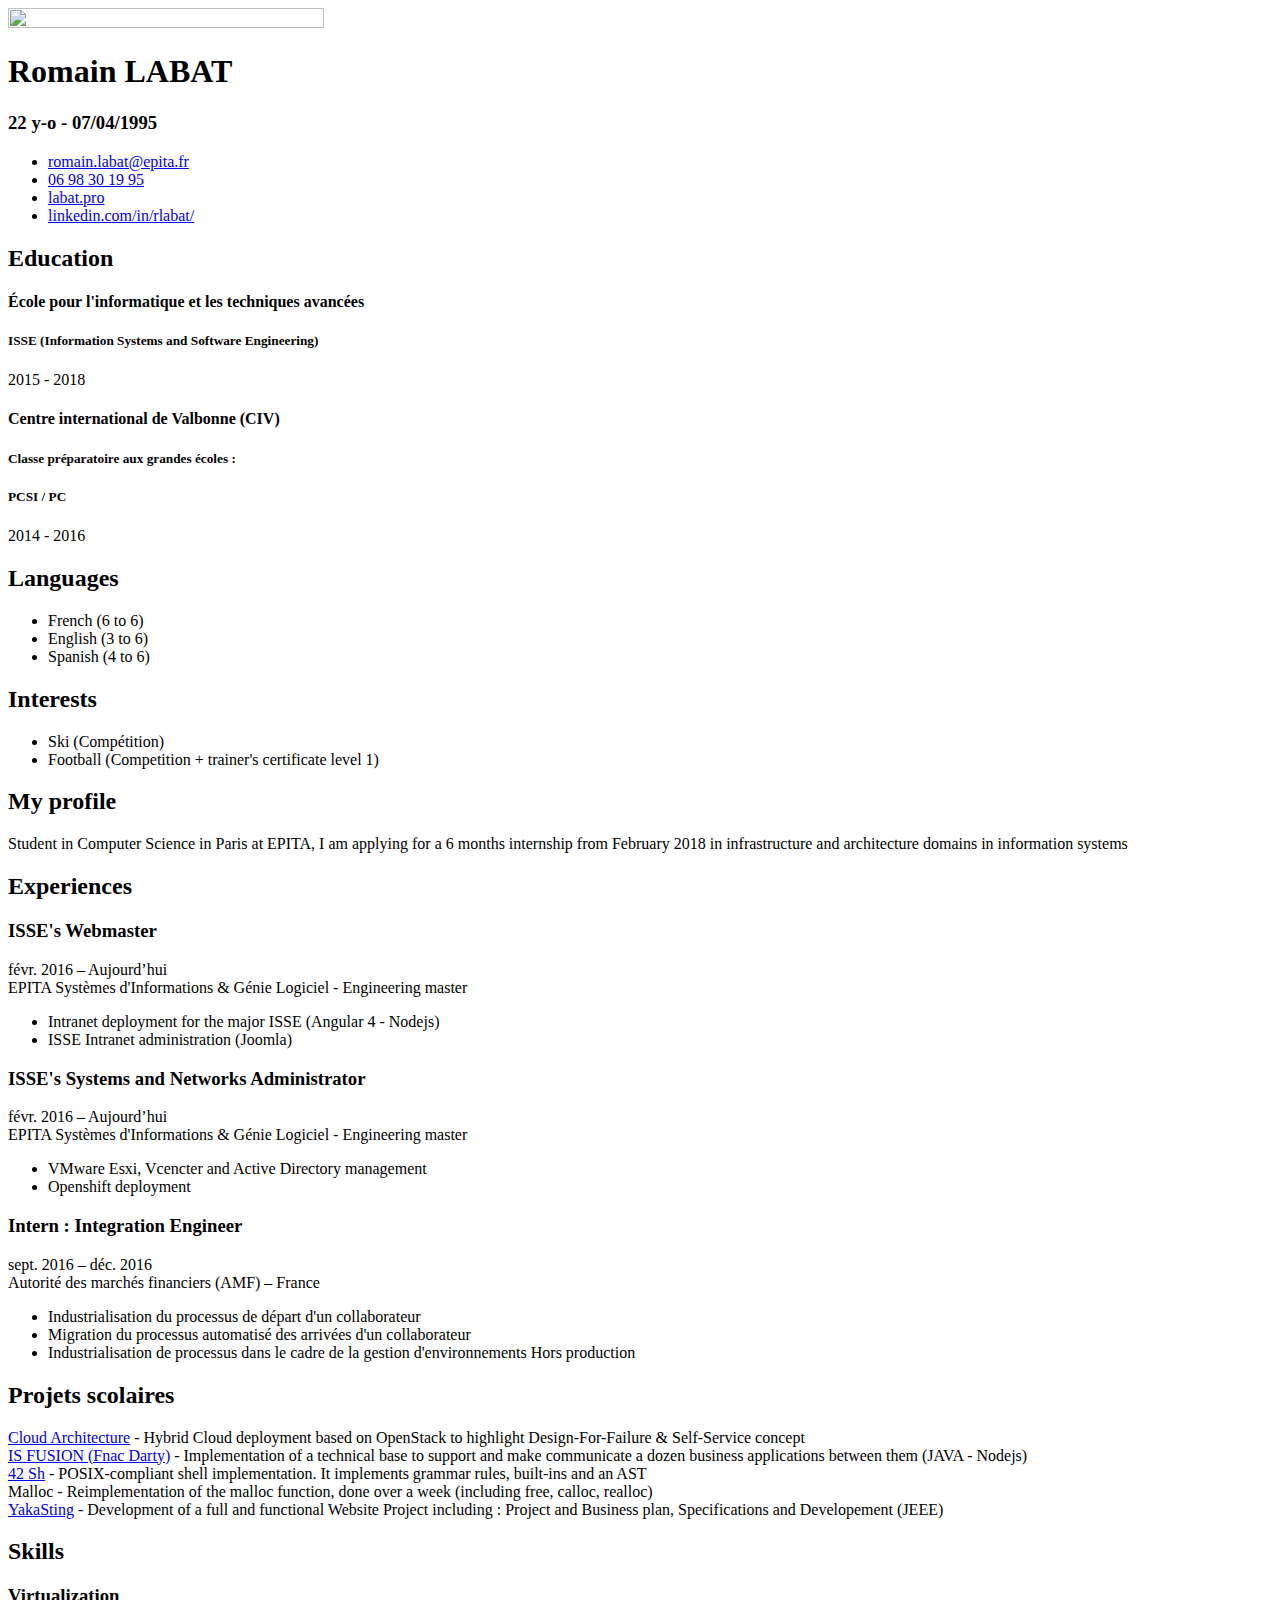
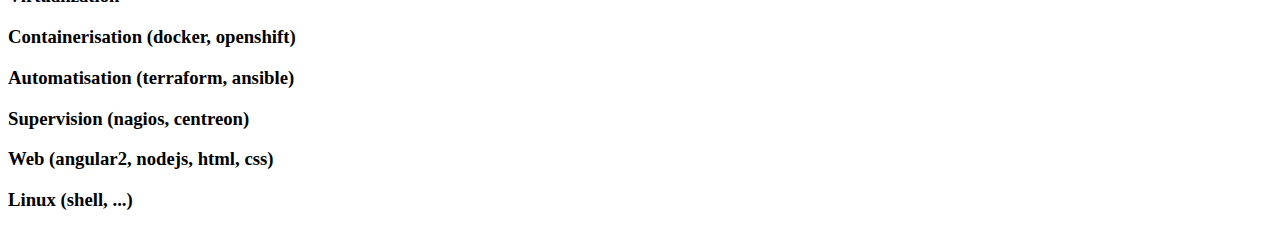
==== en/index.html @ fe25a55d "add english trad" ====
<!DOCTYPE html>
<!--[if IE 8]> <html lang="en" class="ie8"> <![endif]-->  
<!--[if IE 9]> <html lang="en" class="ie9"> <![endif]-->  
<!--[if !IE]><!--> <html lang="en"> <!--<![endif]-->  
<head>
    <title>Romain LABAT</title>
    <!-- Meta -->
    <meta charset="utf-8">
    <meta http-equiv="X-UA-Compatible" content="IE=edge">
    <meta name="viewport" content="width=device-width, initial-scale=1.0">
    <meta name="description" content="Responsive HTML5 Resume/CV Template for Developers">
    <meta name="author" content="Xiaoying Riley at 3rd Wave Media">    
    <link rel="shortcut icon" href="../favicon.ico">
    <link href='https://fonts.googleapis.com/css?family=Roboto:400,500,400italic,300italic,300,500italic,700,700italic,900,900italic' rel='stylesheet' type='text/css'>
    <!-- Global CSS -->
    <link rel="stylesheet" href="../assets/plugins/bootstrap/css/bootstrap.min.css">
    <!-- Plugins CSS -->
    <link rel="stylesheet" href="../assets/plugins/font-awesome/css/font-awesome.css">
    
    <!-- Theme CSS -->  
    <link id="theme-style" rel="stylesheet" href="../assets/css/styles-6.css">
    <!-- HTML5 shim and Respond.js for IE8 support of HTML5 elements and media queries -->
    <!--[if lt IE 9]>
      <script src="https://oss.maxcdn.com/html5shiv/3.7.2/html5shiv.min.js"></script>
      <script src="https://oss.maxcdn.com/respond/1.4.2/respond.min.js"></script>
    <![endif]-->
</head> 

<body>
    <div class="wrapper">
        <div class="sidebar-wrapper">
            <div class="profile-container">
                <img class="profile" width="50%" height="50%" src="../assets/images/profile.png" alt="" />
                <h1 class="name">Romain LABAT</h1>
                <h3 class="tagline">22 y-o - 07/04/1995</h3>
            </div><!--//profile-container-->
            
            <div class="contact-container container-block">
                <ul class="list-unstyled contact-list">
                    <li class="email"><i class="fa fa-envelope"></i><a href="mailto: romain.labat@epita.fr">romain.labat@epita.fr</a></li>
                    <li class="phone"><i class="fa fa-phone"></i><a href="tel:0698301995">06 98 30 19 95</a></li>
                    <li class="website"><i class="fa fa-globe"></i><a href="http://labat.pro" target="_blank">labat.pro</a></li>
                    <li class="linkedin"><i class="fa fa-linkedin"></i><a href="https://www.linkedin.com/in/rlabat/" target="_blank">linkedin.com/in/rlabat/</a></li>
                   <!-- <li class="github"><i class="fa fa-github"></i><a href="#" target="_blank">github.com/username</a></li>
                    <li class="twitter"><i class="fa fa-twitter"></i><a href="https://twitter.com/3rdwave_themes" target="_blank">@twittername</a></li>-->
                </ul>
            </div><!--//contact-container-->
            <div class="education-container container-block">
                <h2 class="container-block-title">Education</h2>
                <div class="item">
                    <h4 class="degree">École pour l'informatique et les techniques avancées</h4>
                    <h5 class="meta">ISSE (Information Systems and Software Engineering)</h5>
                    <div class="time">2015 - 2018</div>
                </div><!--//item-->
                <div class="item">
                    <h4 class="degree">Centre international de Valbonne (CIV)</h4>
                    <h5 class="meta">Classe préparatoire aux grandes écoles :<br/></h5>
                    <h5 class="meta">PCSI / PC</h5>
                    <div class="time">2014 - 2016</div>
                </div><!--//item-->
            </div><!--//education-container-->
            
            <div class="languages-container container-block">
                <h2 class="container-block-title">Languages</h2>
                <ul class="list-unstyled interests-list">
                    <li>French <span class="lang-desc">(6 to 6)</span></li>
                    <li>English  <span class="lang-desc">(3 to 6)</span></li>
                    <li>Spanish <span class="lang-desc">(4 to 6)</span></li>
                </ul>
            </div><!--//interests-->
            
            <div class="interests-container container-block">
                <h2 class="container-block-title">Interests</h2>
                <ul class="list-unstyled interests-list">
                    <li>Ski (Compétition)</li>
                    <li>Football (Competition +  trainer's certificate level 1)</li>
                </ul>
            </div><!--//interests-->
            
        </div><!--//sidebar-wrapper-->
        
        <div class="main-wrapper">
            
            <section class="section summary-section">
                <h2 class="section-title"><i class="fa fa-user"></i>My profile</h2>
                <div class="summary">
                    <p> Student in Computer Science in Paris at EPITA, I am applying for a 6 months internship from February 2018 in infrastructure and architecture domains in information systems</p>
                </div><!--//summary-->
            </section><!--//section-->
            
            <section class="section experiences-section">
                <h2 class="section-title"><i class="fa fa-briefcase"></i>Experiences</h2>
                
                <div class="item">
                    <div class="meta">
                        <div class="upper-row">
                            <h3 class="job-title">ISSE's Webmaster </h3>
                            <div class="time">févr. 2016 – Aujourd’hui  </div>
                        </div><!--//upper-row-->
                        <div class="company">EPITA Systèmes d'Informations & Génie Logiciel - Engineering master</div>
                    </div><!--//meta-->
                    <div class="details">
                        <ul>
                                <li>Intranet deployment for the major ISSE (Angular 4 - Nodejs)</li>  
                                <li>ISSE Intranet administration (Joomla)</li>
                              <!--  <li>Intégration continue : Jenkins, docker</li>-->
                        </ul>
                        
                    </div><!--//details-->
                </div><!--//item-->
                
                <div class="item">
                    <div class="meta">
                        <div class="upper-row">
                            <h3 class="job-title"> ISSE's Systems and Networks Administrator</h3>
                            <div class="time">févr. 2016 – Aujourd’hui  </div>
                        </div><!--//upper-row-->
                        <div class="company">EPITA Systèmes d'Informations & Génie Logiciel - Engineering master</div>
                    </div><!--//meta-->
                    <div class="details">
                        <ul>
                                <li>VMware Esxi, Vcencter and Active Directory management </li>
                                <li>Openshift deployment</li>
                               <!-- <li>Automatisation avec Ansible et Jenkins</li>-->
			</ul>
                        
                    </div><!--//details-->
                </div><!--//item-->
                
                <div class="item">
                    <div class="meta">
                        <div class="upper-row">
                            <h3 class="job-title">Intern : Integration Engineer</h3>
                            <div class="time">sept. 2016 – déc. 2016</div>
                        </div><!--//upper-row-->
                        <div class="company">Autorité des marchés financiers (AMF) – France</div>
                    </div><!--//meta-->
                    <div class="details">
                        <ul>
                                <li>Industrialisation du processus de départ d'un collaborateur</li>
                                <li>Migration du processus automatisé des arrivées d'un collaborateur</li>
                                <li>Industrialisation de processus dans le cadre de la gestion d'environnements Hors production</li>
                        </ul>
                        
                    </div><!--//details-->
                </div><!--//item-->
                
            </section><!--//section-->
            
            <section class="section projects-section">
                <h2 class="section-title"><i class="fa fa-archive"></i>Projets scolaires</h2>
                <div class="intro">
                   <!-- <p>Voici une selection de projets réalisés durant mon cursus :</p>-->
                </div><!--//intro-->
                
                
               
                <div class="item">
                    <span class="project-title"><a href="#" target="_blank">Cloud Architecture</a></span> - <span class="project-tagline">Hybrid Cloud deployment based on OpenStack to highlight Design-For-Failure & Self-Service concept </span>
                </div><!--//item-->
                <div class="item">
                    <span class="project-title"><a href="#" target="_blank">IS FUSION (Fnac Darty)</a></span> - <span class="project-tagline">Implementation of a technical base to support and make communicate a dozen business applications between them (JAVA - Nodejs)</span>
                </div><!--//item-->
                <div class="item">
                    <span class="project-title"><a href="#" target="_blank">42 Sh</a></span> - <span class="project-tagline">POSIX-compliant shell implementation. It
                        implements grammar rules, built-ins and an AST</span>
                </div><!--//item-->
                <div class="item">
                    <span class="project-title"><a>Malloc</a></span> - <span class="project-tagline">Reimplementation of the malloc function, done over a week (including free, calloc, realloc) </span>
                </div><!--//item-->
                <div class="item">
                    <span class="project-title"><a href="#">YakaSting</a></span> - <span class="project-tagline">Development of a full and functional Website Project including : Project and Business plan, Specifications and Developement (JEEE)</span>
                </div><!--//item-->
               

             

            </section><!--//section-->
            
            <section class="skills-section section">
                <h2 class="section-title"><i class="fa fa-rocket"></i>Skills</h2>
                <div class="skillset">        
                    <div class="item">
                        <h3 class="level-title">Virtualization</h3>
                        <div class="level-bar">
                            <div class="level-bar-inner" data-level="80%">
                            </div>                                      
                        </div><!--//level-bar-->                                 
                    </div><!--//item-->
                    
                    <div class="item">
                        <h3 class="level-title">Containerisation (docker, openshift)</h3>
                        <div class="level-bar">
                            <div class="level-bar-inner" data-level="60%">
                            </div>                                      
                        </div><!--//level-bar-->                                 
                    </div><!--//item-->
                    
                    <div class="item">
                        <h3 class="level-title">Automatisation (terraform, ansible)</h3>
                        <div class="level-bar">
                            <div class="level-bar-inner" data-level="65%">
                            </div>                                      
                        </div><!--//level-bar-->                                 
                    </div><!--//item-->
                    
                    <div class="item">
                        <h3 class="level-title">Supervision (nagios, centreon)</h3>
                        <div class="level-bar">
                            <div class="level-bar-inner" data-level="60%">
                            </div>                                      
                        </div><!--//level-bar-->                                 
                    </div><!--//item-->
                    
                    <div class="item">
                        <h3 class="level-title">Web (angular2, nodejs, html, css)</h3>
                        <div class="level-bar">
                            <div class="level-bar-inner" data-level="80%">
                            </div>                                      
                        </div><!--//level-bar-->                                 
                    </div><!--//item-->
                    
                    <div class="item">
                        <h3 class="level-title">Linux (shell, ...)</h3>
                        <div class="level-bar">
                            <div class="level-bar-inner" data-level="90%">
                            </div>                                      
                        </div><!--//level-bar-->                                 
                    </div><!--//item-->
                    
                </div>  
            </section><!--//skills-section-->
            
        </div><!--//main-body-->
    </div>
 
    <footer class="footer">
        <div class="text-center">
                <!--/* This template is released under the Creative Commons Attribution 3.0 License. Please keep the attribution link below when using for your own project. Thank you for your support. :) If you'd like to use the template without the attribution, you can check out other license options via our website: themes.3rdwavemedia.com */-->
               <!-- <small class="copyright">Designed with <i class="fa fa-heart"></i> by <a href="http://themes.3rdwavemedia.com" target="_blank">Xiaoying Riley</a> for developers</small>-->
        </div><!--//container-->
    </footer><!--//footer-->
 
    <!-- Javascript -->          
    <script type="text/javascript" src="../assets/plugins/jquery-1.11.3.min.js"></script>
    <script type="text/javascript" src="../assets/plugins/bootstrap/js/bootstrap.min.js"></script>
    <!-- custom js -->
    <script type="text/javascript" src="../assets/js/main.js"></script>
</body>
</html>
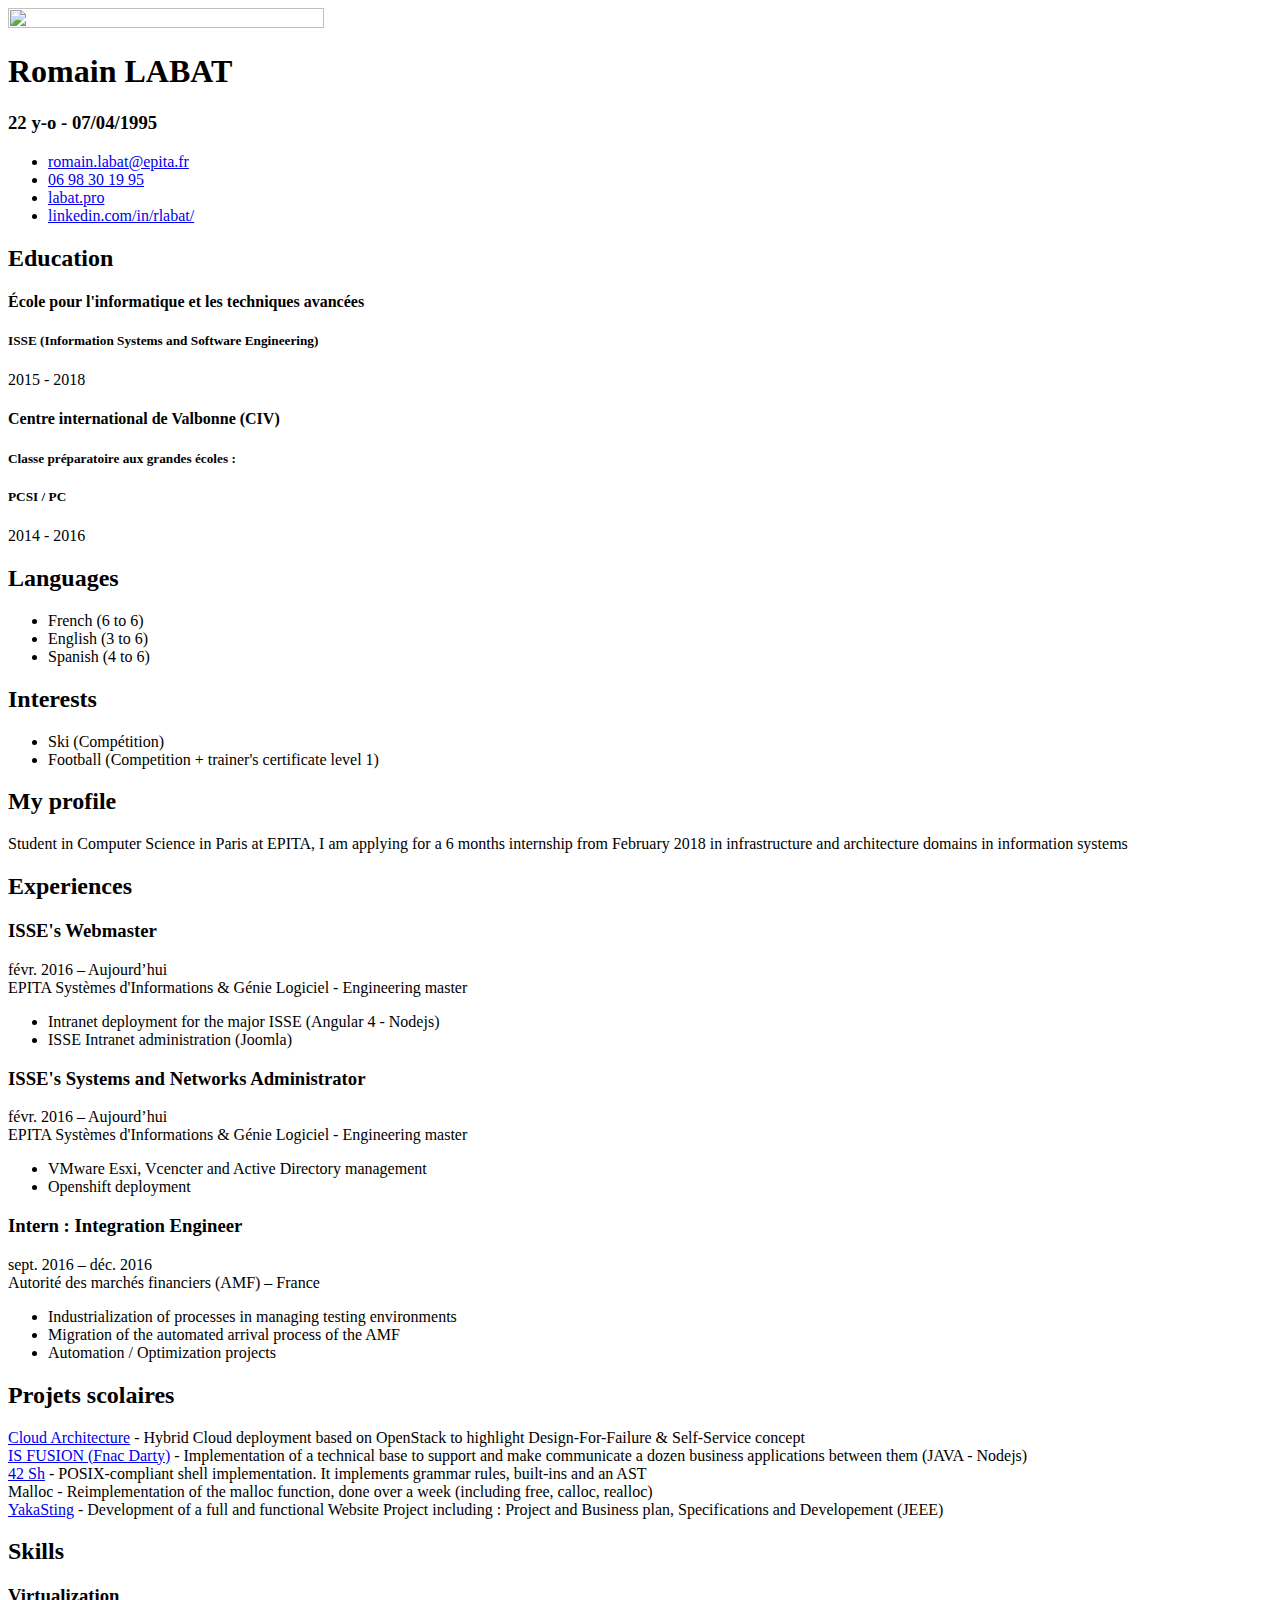
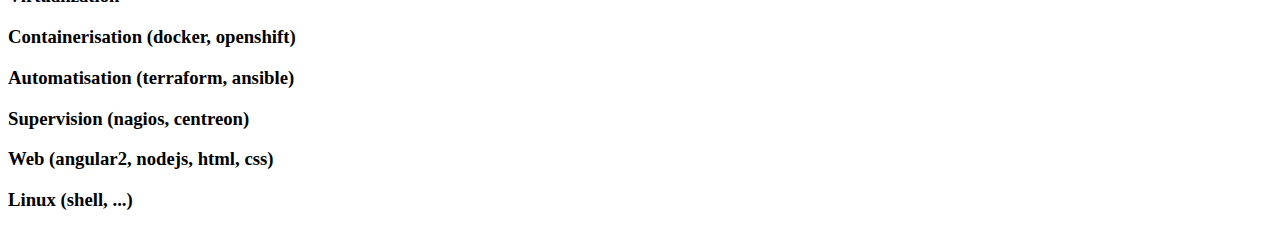
==== commit ffd88a93: "final english version v1" ====
--- a/en/index.html
+++ b/en/index.html
@@ -137,9 +137,10 @@
                     </div><!--//meta-->
                     <div class="details">
                         <ul>
-                                <li>Industrialisation du processus de départ d'un collaborateur</li>
-                                <li>Migration du processus automatisé des arrivées d'un collaborateur</li>
-                                <li>Industrialisation de processus dans le cadre de la gestion d'environnements Hors production</li>
+                                
+                                <li>Industrialization of processes in managing testing environments</li>
+                                <li>Migration of the automated arrival process of the AMF</li>
+                                <li>Automation / Optimization projects</li>
                         </ul>
                         
                     </div><!--//details-->
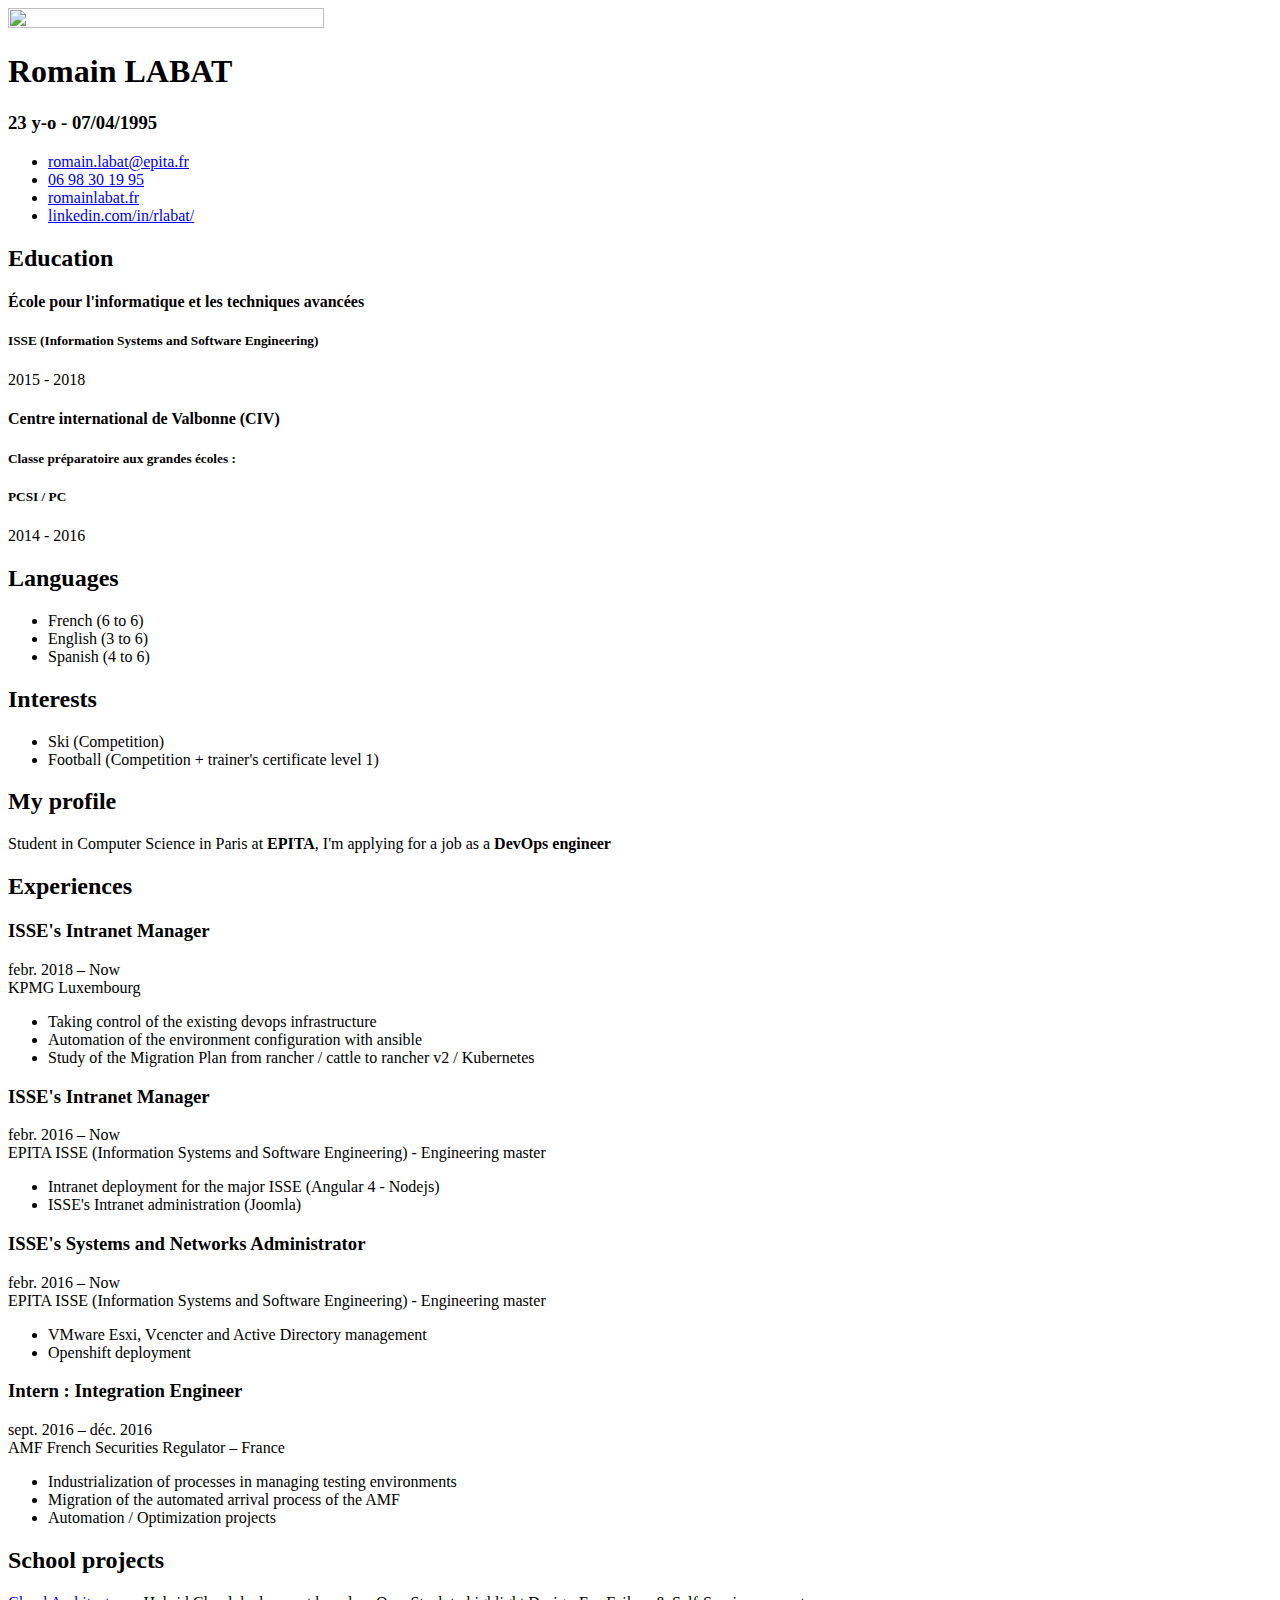
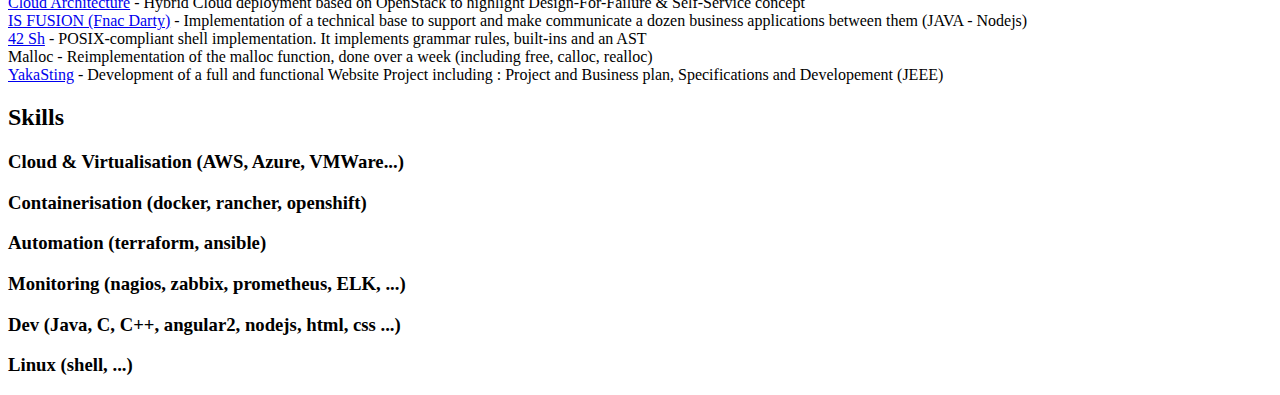
==== commit e329b2d9: "update cv for applying to numbrs" ====
--- a/en/index.html
+++ b/en/index.html
@@ -32,14 +32,14 @@
             <div class="profile-container">
                 <img class="profile" width="50%" height="50%" src="../assets/images/profile.png" alt="" />
                 <h1 class="name">Romain LABAT</h1>
-                <h3 class="tagline">22 y-o - 07/04/1995</h3>
+                <h3 class="tagline">23 y-o - 07/04/1995</h3>
             </div><!--//profile-container-->
             
             <div class="contact-container container-block">
                 <ul class="list-unstyled contact-list">
                     <li class="email"><i class="fa fa-envelope"></i><a href="mailto: romain.labat@epita.fr">romain.labat@epita.fr</a></li>
                     <li class="phone"><i class="fa fa-phone"></i><a href="tel:0698301995">06 98 30 19 95</a></li>
-                    <li class="website"><i class="fa fa-globe"></i><a href="http://labat.pro" target="_blank">labat.pro</a></li>
+                    <li class="website"><i class="fa fa-globe"></i><a href="http://labat.pro" target="_blank">romainlabat.fr</a></li>
                     <li class="linkedin"><i class="fa fa-linkedin"></i><a href="https://www.linkedin.com/in/rlabat/" target="_blank">linkedin.com/in/rlabat/</a></li>
                    <!-- <li class="github"><i class="fa fa-github"></i><a href="#" target="_blank">github.com/username</a></li>
                     <li class="twitter"><i class="fa fa-twitter"></i><a href="https://twitter.com/3rdwave_themes" target="_blank">@twittername</a></li>-->
@@ -72,7 +72,7 @@
             <div class="interests-container container-block">
                 <h2 class="container-block-title">Interests</h2>
                 <ul class="list-unstyled interests-list">
-                    <li>Ski (Compétition)</li>
+                    <li>Ski (Competition)</li>
                     <li>Football (Competition +  trainer's certificate level 1)</li>
                 </ul>
             </div><!--//interests-->
@@ -84,25 +84,44 @@
             <section class="section summary-section">
                 <h2 class="section-title"><i class="fa fa-user"></i>My profile</h2>
                 <div class="summary">
-                    <p> Student in Computer Science in Paris at EPITA, I am applying for a 6 months internship from February 2018 in infrastructure and architecture domains in information systems</p>
+                    <p> Student in Computer Science in Paris at <strong>EPITA</strong>, I'm applying for a job as a <strong>DevOps engineer</strong></p>
                 </div><!--//summary-->
             </section><!--//section-->
             
             <section class="section experiences-section">
                 <h2 class="section-title"><i class="fa fa-briefcase"></i>Experiences</h2>
-                
-                <div class="item">
-                    <div class="meta">
-                        <div class="upper-row">
-                            <h3 class="job-title">ISSE's Webmaster </h3>
-                            <div class="time">févr. 2016 – Aujourd’hui  </div>
-                        </div><!--//upper-row-->
-                        <div class="company">EPITA Systèmes d'Informations & Génie Logiciel - Engineering master</div>
+               
+                
+                <div class="item">
+                    <div class="meta">
+                        <div class="upper-row">
+                            <h3 class="job-title">ISSE's Intranet Manager </h3>
+                            <div class="time">febr. 2018 – Now  </div>
+                        </div><!--//upper-row-->
+                        <div class="company">KPMG Luxembourg</div>
+                    </div><!--//meta-->
+                    <div class="details">
+                        <ul>
+                            <li>Taking control of the existing devops infrastructure</li>  
+                            <li>Automation of the environment configuration with ansible</li>  
+                            <li>Study of the Migration Plan from rancher / cattle to rancher v2 / Kubernetes</li>  
+                        </ul>
+                        
+                    </div><!--//details-->
+                </div><!--//item-->
+
+                <div class="item">
+                    <div class="meta">
+                        <div class="upper-row">
+                            <h3 class="job-title">ISSE's Intranet Manager </h3>
+                            <div class="time">febr. 2016 – Now  </div>
+                        </div><!--//upper-row-->
+                        <div class="company">EPITA ISSE (Information Systems and Software Engineering) - Engineering master</div>
                     </div><!--//meta-->
                     <div class="details">
                         <ul>
                                 <li>Intranet deployment for the major ISSE (Angular 4 - Nodejs)</li>  
-                                <li>ISSE Intranet administration (Joomla)</li>
+                                <li>ISSE's Intranet administration (Joomla)</li>
                               <!--  <li>Intégration continue : Jenkins, docker</li>-->
                         </ul>
                         
@@ -113,9 +132,9 @@
                     <div class="meta">
                         <div class="upper-row">
                             <h3 class="job-title"> ISSE's Systems and Networks Administrator</h3>
-                            <div class="time">févr. 2016 – Aujourd’hui  </div>
-                        </div><!--//upper-row-->
-                        <div class="company">EPITA Systèmes d'Informations & Génie Logiciel - Engineering master</div>
+                            <div class="time">febr. 2016 – Now  </div>
+                        </div><!--//upper-row-->
+                        <div class="company">EPITA ISSE (Information Systems and Software Engineering) - Engineering master</div>
                     </div><!--//meta-->
                     <div class="details">
                         <ul>
@@ -133,11 +152,10 @@
                             <h3 class="job-title">Intern : Integration Engineer</h3>
                             <div class="time">sept. 2016 – déc. 2016</div>
                         </div><!--//upper-row-->
-                        <div class="company">Autorité des marchés financiers (AMF) – France</div>
-                    </div><!--//meta-->
-                    <div class="details">
-                        <ul>
-                                
+                        <div class="company">AMF French Securities Regulator – France</div>
+                    </div><!--//meta-->
+                    <div class="details">
+                        <ul>
                                 <li>Industrialization of processes in managing testing environments</li>
                                 <li>Migration of the automated arrival process of the AMF</li>
                                 <li>Automation / Optimization projects</li>
@@ -149,7 +167,7 @@
             </section><!--//section-->
             
             <section class="section projects-section">
-                <h2 class="section-title"><i class="fa fa-archive"></i>Projets scolaires</h2>
+                <h2 class="section-title"><i class="fa fa-archive"></i>School projects</h2>
                 <div class="intro">
                    <!-- <p>Voici une selection de projets réalisés durant mon cursus :</p>-->
                 </div><!--//intro-->
@@ -182,7 +200,7 @@
                 <h2 class="section-title"><i class="fa fa-rocket"></i>Skills</h2>
                 <div class="skillset">        
                     <div class="item">
-                        <h3 class="level-title">Virtualization</h3>
+                        <h3 class="level-title">Cloud & Virtualisation (AWS, Azure, VMWare...)</h3>
                         <div class="level-bar">
                             <div class="level-bar-inner" data-level="80%">
                             </div>                                      
@@ -190,7 +208,7 @@
                     </div><!--//item-->
                     
                     <div class="item">
-                        <h3 class="level-title">Containerisation (docker, openshift)</h3>
+                        <h3 class="level-title">Containerisation (docker, rancher, openshift)</h3>
                         <div class="level-bar">
                             <div class="level-bar-inner" data-level="60%">
                             </div>                                      
@@ -198,7 +216,7 @@
                     </div><!--//item-->
                     
                     <div class="item">
-                        <h3 class="level-title">Automatisation (terraform, ansible)</h3>
+                        <h3 class="level-title">Automation (terraform, ansible)</h3>
                         <div class="level-bar">
                             <div class="level-bar-inner" data-level="65%">
                             </div>                                      
@@ -206,7 +224,7 @@
                     </div><!--//item-->
                     
                     <div class="item">
-                        <h3 class="level-title">Supervision (nagios, centreon)</h3>
+                        <h3 class="level-title">Monitoring (nagios, zabbix, prometheus, ELK, ...)</h3>
                         <div class="level-bar">
                             <div class="level-bar-inner" data-level="60%">
                             </div>                                      
@@ -214,7 +232,7 @@
                     </div><!--//item-->
                     
                     <div class="item">
-                        <h3 class="level-title">Web (angular2, nodejs, html, css)</h3>
+                        <h3 class="level-title">Dev (Java, C, C++, angular2, nodejs, html, css ...)</h3>
                         <div class="level-bar">
                             <div class="level-bar-inner" data-level="80%">
                             </div>                                      
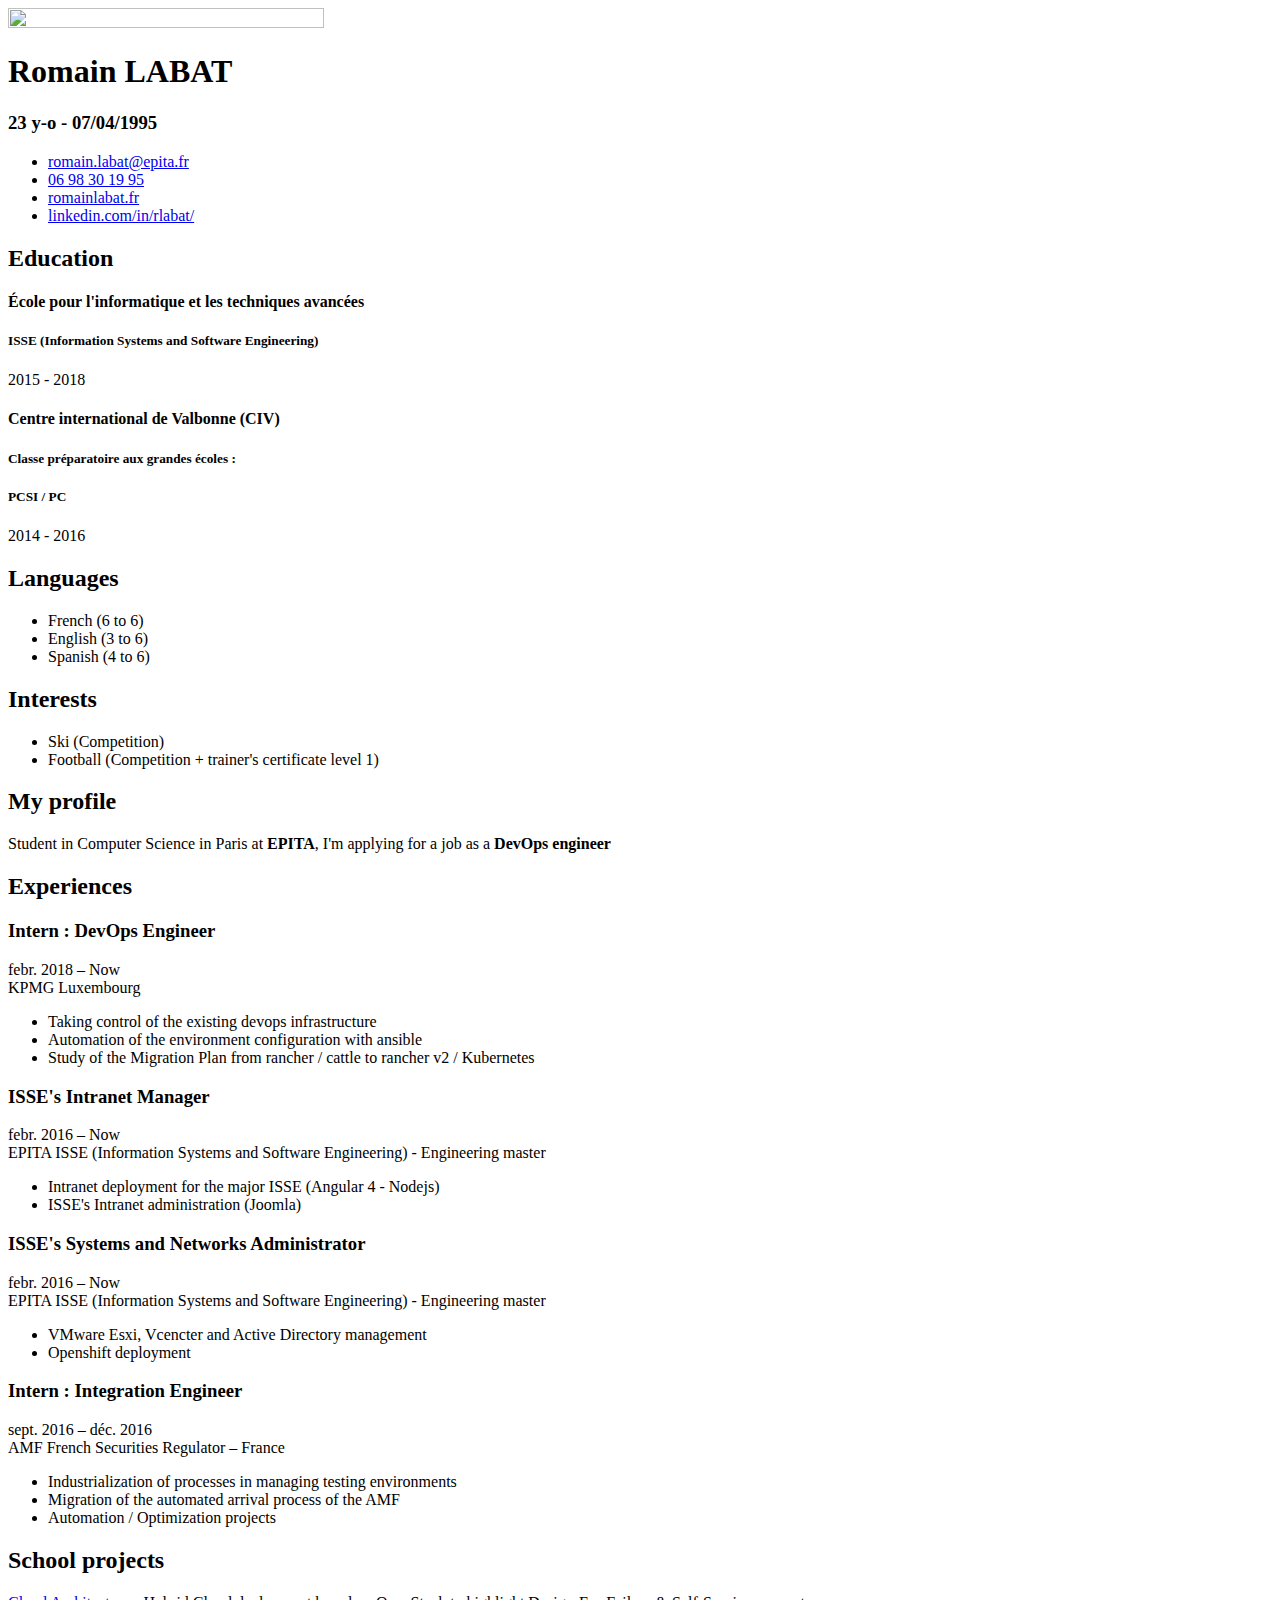
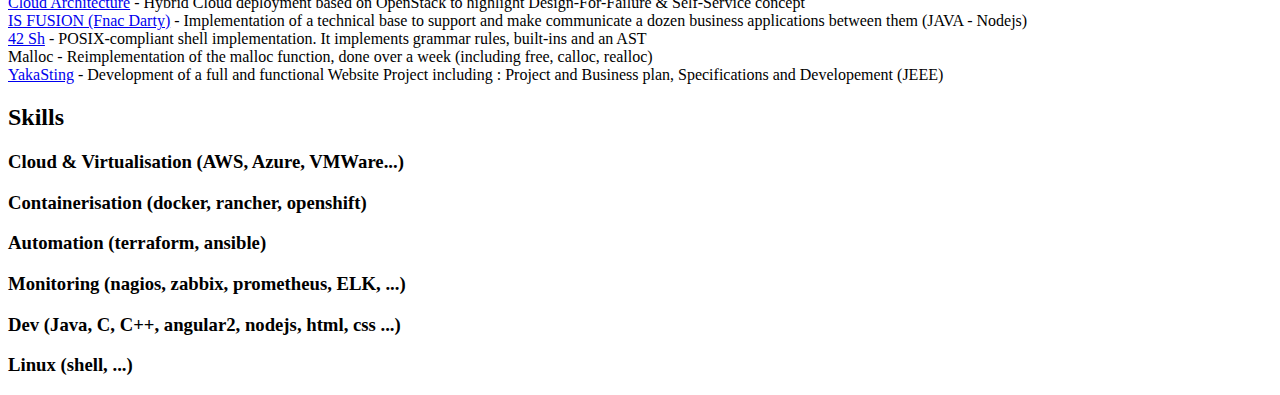
==== commit 8f847de3: "fix mistake on en version (intranet manager x2)" ====
--- a/en/index.html
+++ b/en/index.html
@@ -95,7 +95,7 @@
                 <div class="item">
                     <div class="meta">
                         <div class="upper-row">
-                            <h3 class="job-title">ISSE's Intranet Manager </h3>
+                            <h3 class="job-title">Intern : DevOps Engineer </h3>
                             <div class="time">febr. 2018 – Now  </div>
                         </div><!--//upper-row-->
                         <div class="company">KPMG Luxembourg</div>
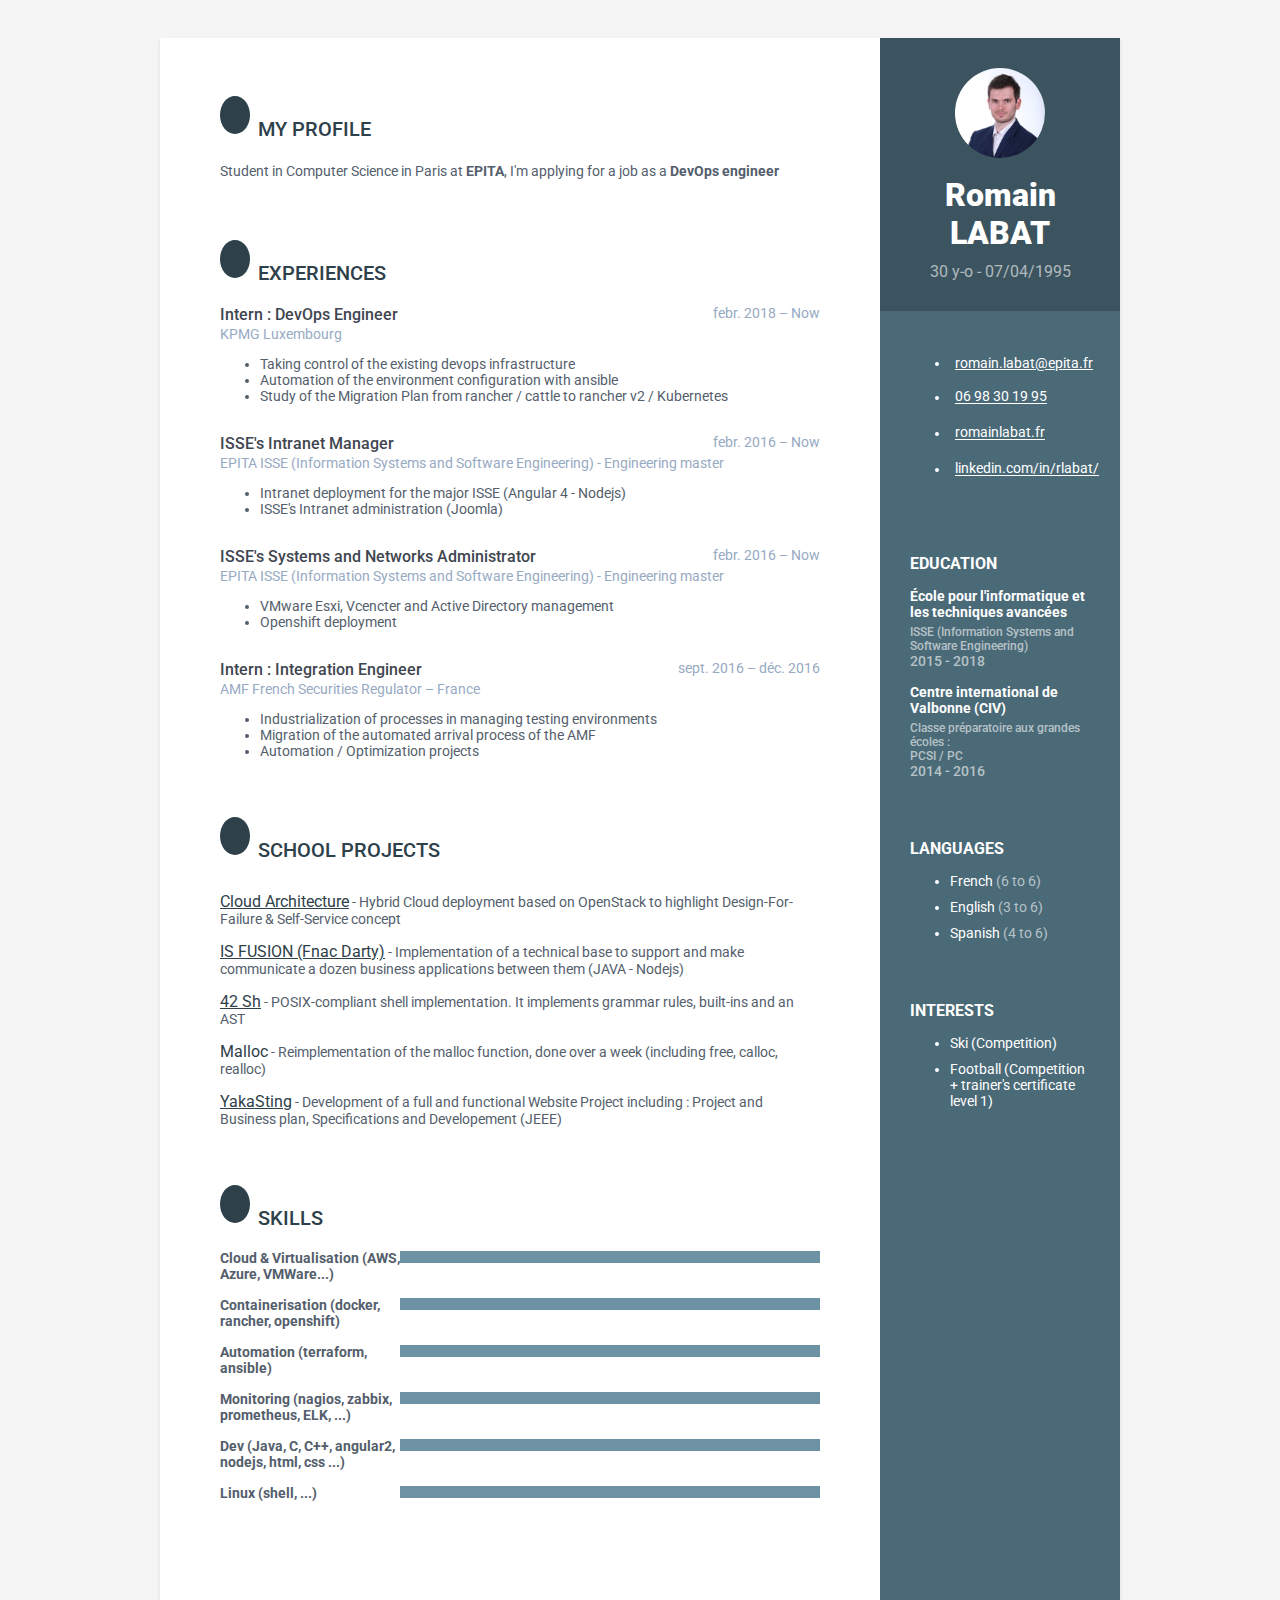
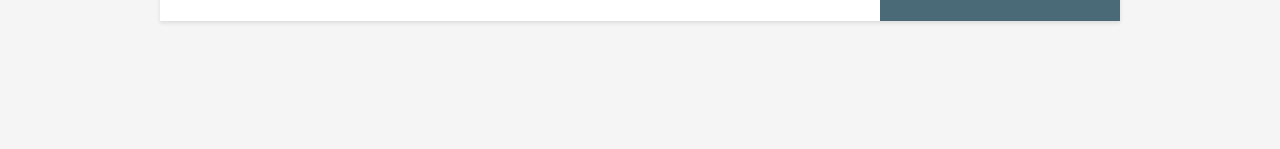
==== commit eb06bfdc: "Update CV with new personal details, improved formatting, and additional project descriptions. Adjus" ====
--- a/en/index.html
+++ b/en/index.html
@@ -1,270 +1,405 @@
 <!DOCTYPE html>
-<!--[if IE 8]> <html lang="en" class="ie8"> <![endif]-->  
-<!--[if IE 9]> <html lang="en" class="ie9"> <![endif]-->  
-<!--[if !IE]><!--> <html lang="en"> <!--<![endif]-->  
-<head>
+<!--[if IE 8]> <html lang="en" class="ie8"> <![endif]-->
+<!--[if IE 9]> <html lang="en" class="ie9"> <![endif]-->
+<!--[if !IE]><!-->
+<html lang="en">
+  <!--<![endif]-->
+  <head>
     <title>Romain LABAT</title>
     <!-- Meta -->
-    <meta charset="utf-8">
-    <meta http-equiv="X-UA-Compatible" content="IE=edge">
-    <meta name="viewport" content="width=device-width, initial-scale=1.0">
-    <meta name="description" content="Responsive HTML5 Resume/CV Template for Developers">
-    <meta name="author" content="Xiaoying Riley at 3rd Wave Media">    
-    <link rel="shortcut icon" href="../favicon.ico">
-    <link href='https://fonts.googleapis.com/css?family=Roboto:400,500,400italic,300italic,300,500italic,700,700italic,900,900italic' rel='stylesheet' type='text/css'>
+    <meta charset="utf-8" />
+    <meta http-equiv="X-UA-Compatible" content="IE=edge" />
+    <meta name="viewport" content="width=device-width, initial-scale=1.0" />
+    <meta name="description" content="Romain LABAT - Resume" />
+    <meta name="author" content="Romain LABAT" />
+    <link rel="shortcut icon" href="../favicon.ico" />
+    <link
+      href="https://fonts.googleapis.com/css?family=Roboto:400,500,400italic,300italic,300,500italic,700,700italic,900,900italic"
+      rel="stylesheet"
+      type="text/css"
+    />
     <!-- Global CSS -->
-    <link rel="stylesheet" href="../assets/plugins/bootstrap/css/bootstrap.min.css">
+    <link
+      rel="stylesheet"
+      href="../assets/plugins/bootstrap/css/bootstrap.min.css"
+    />
     <!-- Plugins CSS -->
-    <link rel="stylesheet" href="../assets/plugins/font-awesome/css/font-awesome.css">
-    
-    <!-- Theme CSS -->  
-    <link id="theme-style" rel="stylesheet" href="../assets/css/styles-6.css">
+    <link
+      rel="stylesheet"
+      href="../assets/plugins/font-awesome/css/font-awesome.css"
+    />
+
+    <!-- Theme CSS -->
+    <link id="theme-style" rel="stylesheet" href="../assets/css/styles-6.css" />
     <!-- HTML5 shim and Respond.js for IE8 support of HTML5 elements and media queries -->
     <!--[if lt IE 9]>
       <script src="https://oss.maxcdn.com/html5shiv/3.7.2/html5shiv.min.js"></script>
       <script src="https://oss.maxcdn.com/respond/1.4.2/respond.min.js"></script>
     <![endif]-->
-</head> 
-
-<body>
+  </head>
+
+  <body>
     <div class="wrapper">
-        <div class="sidebar-wrapper">
-            <div class="profile-container">
-                <img class="profile" width="50%" height="50%" src="../assets/images/profile.png" alt="" />
-                <h1 class="name">Romain LABAT</h1>
-                <h3 class="tagline">23 y-o - 07/04/1995</h3>
-            </div><!--//profile-container-->
-            
-            <div class="contact-container container-block">
-                <ul class="list-unstyled contact-list">
-                    <li class="email"><i class="fa fa-envelope"></i><a href="mailto: romain.labat@epita.fr">romain.labat@epita.fr</a></li>
-                    <li class="phone"><i class="fa fa-phone"></i><a href="tel:0698301995">06 98 30 19 95</a></li>
-                    <li class="website"><i class="fa fa-globe"></i><a href="http://labat.pro" target="_blank">romainlabat.fr</a></li>
-                    <li class="linkedin"><i class="fa fa-linkedin"></i><a href="https://www.linkedin.com/in/rlabat/" target="_blank">linkedin.com/in/rlabat/</a></li>
-                   <!-- <li class="github"><i class="fa fa-github"></i><a href="#" target="_blank">github.com/username</a></li>
+      <div class="sidebar-wrapper">
+        <div class="profile-container">
+          <img
+            style="border-radius: 50%"
+            class="profile"
+            width="50%"
+            height="50%"
+            src="../assets/images/profile.png"
+            alt=""
+          />
+          <h1 class="name">Romain LABAT</h1>
+          <h3 class="tagline">30 y-o - 07/04/1995</h3>
+        </div>
+        <!--//profile-container-->
+
+        <div class="contact-container container-block">
+          <ul class="list-unstyled contact-list">
+            <li class="email">
+              <i class="fa fa-envelope"></i
+              ><a href="mailto: romain.labat@epita.fr">romain.labat@epita.fr</a>
+            </li>
+            <li class="phone">
+              <i class="fa fa-phone"></i
+              ><a href="tel:0698301995">06 98 30 19 95</a>
+            </li>
+            <li class="website">
+              <i class="fa fa-globe"></i
+              ><a href="http://labat.pro" target="_blank">romainlabat.fr</a>
+            </li>
+            <li class="linkedin">
+              <i class="fa fa-linkedin"></i
+              ><a href="https://www.linkedin.com/in/rlabat/" target="_blank"
+                >linkedin.com/in/rlabat/</a
+              >
+            </li>
+            <!-- <li class="github"><i class="fa fa-github"></i><a href="#" target="_blank">github.com/username</a></li>
                     <li class="twitter"><i class="fa fa-twitter"></i><a href="https://twitter.com/3rdwave_themes" target="_blank">@twittername</a></li>-->
-                </ul>
-            </div><!--//contact-container-->
-            <div class="education-container container-block">
-                <h2 class="container-block-title">Education</h2>
-                <div class="item">
-                    <h4 class="degree">École pour l'informatique et les techniques avancées</h4>
-                    <h5 class="meta">ISSE (Information Systems and Software Engineering)</h5>
-                    <div class="time">2015 - 2018</div>
-                </div><!--//item-->
-                <div class="item">
-                    <h4 class="degree">Centre international de Valbonne (CIV)</h4>
-                    <h5 class="meta">Classe préparatoire aux grandes écoles :<br/></h5>
-                    <h5 class="meta">PCSI / PC</h5>
-                    <div class="time">2014 - 2016</div>
-                </div><!--//item-->
-            </div><!--//education-container-->
-            
-            <div class="languages-container container-block">
-                <h2 class="container-block-title">Languages</h2>
-                <ul class="list-unstyled interests-list">
-                    <li>French <span class="lang-desc">(6 to 6)</span></li>
-                    <li>English  <span class="lang-desc">(3 to 6)</span></li>
-                    <li>Spanish <span class="lang-desc">(4 to 6)</span></li>
-                </ul>
-            </div><!--//interests-->
-            
-            <div class="interests-container container-block">
-                <h2 class="container-block-title">Interests</h2>
-                <ul class="list-unstyled interests-list">
-                    <li>Ski (Competition)</li>
-                    <li>Football (Competition +  trainer's certificate level 1)</li>
-                </ul>
-            </div><!--//interests-->
-            
-        </div><!--//sidebar-wrapper-->
-        
-        <div class="main-wrapper">
-            
-            <section class="section summary-section">
-                <h2 class="section-title"><i class="fa fa-user"></i>My profile</h2>
-                <div class="summary">
-                    <p> Student in Computer Science in Paris at <strong>EPITA</strong>, I'm applying for a job as a <strong>DevOps engineer</strong></p>
-                </div><!--//summary-->
-            </section><!--//section-->
-            
-            <section class="section experiences-section">
-                <h2 class="section-title"><i class="fa fa-briefcase"></i>Experiences</h2>
-               
-                
-                <div class="item">
-                    <div class="meta">
-                        <div class="upper-row">
-                            <h3 class="job-title">Intern : DevOps Engineer </h3>
-                            <div class="time">febr. 2018 – Now  </div>
-                        </div><!--//upper-row-->
-                        <div class="company">KPMG Luxembourg</div>
-                    </div><!--//meta-->
-                    <div class="details">
-                        <ul>
-                            <li>Taking control of the existing devops infrastructure</li>  
-                            <li>Automation of the environment configuration with ansible</li>  
-                            <li>Study of the Migration Plan from rancher / cattle to rancher v2 / Kubernetes</li>  
-                        </ul>
-                        
-                    </div><!--//details-->
-                </div><!--//item-->
-
-                <div class="item">
-                    <div class="meta">
-                        <div class="upper-row">
-                            <h3 class="job-title">ISSE's Intranet Manager </h3>
-                            <div class="time">febr. 2016 – Now  </div>
-                        </div><!--//upper-row-->
-                        <div class="company">EPITA ISSE (Information Systems and Software Engineering) - Engineering master</div>
-                    </div><!--//meta-->
-                    <div class="details">
-                        <ul>
-                                <li>Intranet deployment for the major ISSE (Angular 4 - Nodejs)</li>  
-                                <li>ISSE's Intranet administration (Joomla)</li>
-                              <!--  <li>Intégration continue : Jenkins, docker</li>-->
-                        </ul>
-                        
-                    </div><!--//details-->
-                </div><!--//item-->
-                
-                <div class="item">
-                    <div class="meta">
-                        <div class="upper-row">
-                            <h3 class="job-title"> ISSE's Systems and Networks Administrator</h3>
-                            <div class="time">febr. 2016 – Now  </div>
-                        </div><!--//upper-row-->
-                        <div class="company">EPITA ISSE (Information Systems and Software Engineering) - Engineering master</div>
-                    </div><!--//meta-->
-                    <div class="details">
-                        <ul>
-                                <li>VMware Esxi, Vcencter and Active Directory management </li>
-                                <li>Openshift deployment</li>
-                               <!-- <li>Automatisation avec Ansible et Jenkins</li>-->
-			</ul>
-                        
-                    </div><!--//details-->
-                </div><!--//item-->
-                
-                <div class="item">
-                    <div class="meta">
-                        <div class="upper-row">
-                            <h3 class="job-title">Intern : Integration Engineer</h3>
-                            <div class="time">sept. 2016 – déc. 2016</div>
-                        </div><!--//upper-row-->
-                        <div class="company">AMF French Securities Regulator – France</div>
-                    </div><!--//meta-->
-                    <div class="details">
-                        <ul>
-                                <li>Industrialization of processes in managing testing environments</li>
-                                <li>Migration of the automated arrival process of the AMF</li>
-                                <li>Automation / Optimization projects</li>
-                        </ul>
-                        
-                    </div><!--//details-->
-                </div><!--//item-->
-                
-            </section><!--//section-->
-            
-            <section class="section projects-section">
-                <h2 class="section-title"><i class="fa fa-archive"></i>School projects</h2>
-                <div class="intro">
-                   <!-- <p>Voici une selection de projets réalisés durant mon cursus :</p>-->
-                </div><!--//intro-->
-                
-                
-               
-                <div class="item">
-                    <span class="project-title"><a href="#" target="_blank">Cloud Architecture</a></span> - <span class="project-tagline">Hybrid Cloud deployment based on OpenStack to highlight Design-For-Failure & Self-Service concept </span>
-                </div><!--//item-->
-                <div class="item">
-                    <span class="project-title"><a href="#" target="_blank">IS FUSION (Fnac Darty)</a></span> - <span class="project-tagline">Implementation of a technical base to support and make communicate a dozen business applications between them (JAVA - Nodejs)</span>
-                </div><!--//item-->
-                <div class="item">
-                    <span class="project-title"><a href="#" target="_blank">42 Sh</a></span> - <span class="project-tagline">POSIX-compliant shell implementation. It
-                        implements grammar rules, built-ins and an AST</span>
-                </div><!--//item-->
-                <div class="item">
-                    <span class="project-title"><a>Malloc</a></span> - <span class="project-tagline">Reimplementation of the malloc function, done over a week (including free, calloc, realloc) </span>
-                </div><!--//item-->
-                <div class="item">
-                    <span class="project-title"><a href="#">YakaSting</a></span> - <span class="project-tagline">Development of a full and functional Website Project including : Project and Business plan, Specifications and Developement (JEEE)</span>
-                </div><!--//item-->
-               
-
-             
-
-            </section><!--//section-->
-            
-            <section class="skills-section section">
-                <h2 class="section-title"><i class="fa fa-rocket"></i>Skills</h2>
-                <div class="skillset">        
-                    <div class="item">
-                        <h3 class="level-title">Cloud & Virtualisation (AWS, Azure, VMWare...)</h3>
-                        <div class="level-bar">
-                            <div class="level-bar-inner" data-level="80%">
-                            </div>                                      
-                        </div><!--//level-bar-->                                 
-                    </div><!--//item-->
-                    
-                    <div class="item">
-                        <h3 class="level-title">Containerisation (docker, rancher, openshift)</h3>
-                        <div class="level-bar">
-                            <div class="level-bar-inner" data-level="60%">
-                            </div>                                      
-                        </div><!--//level-bar-->                                 
-                    </div><!--//item-->
-                    
-                    <div class="item">
-                        <h3 class="level-title">Automation (terraform, ansible)</h3>
-                        <div class="level-bar">
-                            <div class="level-bar-inner" data-level="65%">
-                            </div>                                      
-                        </div><!--//level-bar-->                                 
-                    </div><!--//item-->
-                    
-                    <div class="item">
-                        <h3 class="level-title">Monitoring (nagios, zabbix, prometheus, ELK, ...)</h3>
-                        <div class="level-bar">
-                            <div class="level-bar-inner" data-level="60%">
-                            </div>                                      
-                        </div><!--//level-bar-->                                 
-                    </div><!--//item-->
-                    
-                    <div class="item">
-                        <h3 class="level-title">Dev (Java, C, C++, angular2, nodejs, html, css ...)</h3>
-                        <div class="level-bar">
-                            <div class="level-bar-inner" data-level="80%">
-                            </div>                                      
-                        </div><!--//level-bar-->                                 
-                    </div><!--//item-->
-                    
-                    <div class="item">
-                        <h3 class="level-title">Linux (shell, ...)</h3>
-                        <div class="level-bar">
-                            <div class="level-bar-inner" data-level="90%">
-                            </div>                                      
-                        </div><!--//level-bar-->                                 
-                    </div><!--//item-->
-                    
-                </div>  
-            </section><!--//skills-section-->
-            
-        </div><!--//main-body-->
+          </ul>
+        </div>
+        <!--//contact-container-->
+        <div class="education-container container-block">
+          <h2 class="container-block-title">Education</h2>
+          <div class="item">
+            <h4 class="degree">
+              École pour l'informatique et les techniques avancées
+            </h4>
+            <h5 class="meta">
+              ISSE (Information Systems and Software Engineering)
+            </h5>
+            <div class="time">2015 - 2018</div>
+          </div>
+          <!--//item-->
+          <div class="item">
+            <h4 class="degree">Centre international de Valbonne (CIV)</h4>
+            <h5 class="meta">Classe préparatoire aux grandes écoles :<br /></h5>
+            <h5 class="meta">PCSI / PC</h5>
+            <div class="time">2014 - 2016</div>
+          </div>
+          <!--//item-->
+        </div>
+        <!--//education-container-->
+
+        <div class="languages-container container-block">
+          <h2 class="container-block-title">Languages</h2>
+          <ul class="list-unstyled interests-list">
+            <li>French <span class="lang-desc">(6 to 6)</span></li>
+            <li>English <span class="lang-desc">(3 to 6)</span></li>
+            <li>Spanish <span class="lang-desc">(4 to 6)</span></li>
+          </ul>
+        </div>
+        <!--//interests-->
+
+        <div class="interests-container container-block">
+          <h2 class="container-block-title">Interests</h2>
+          <ul class="list-unstyled interests-list">
+            <li>Ski (Competition)</li>
+            <li>Football (Competition + trainer's certificate level 1)</li>
+          </ul>
+        </div>
+        <!--//interests-->
+      </div>
+      <!--//sidebar-wrapper-->
+
+      <div class="main-wrapper">
+        <section class="section summary-section">
+          <h2 class="section-title"><i class="fa fa-user"></i>My profile</h2>
+          <div class="summary">
+            <p>
+              Student in Computer Science in Paris at <strong>EPITA</strong>,
+              I'm applying for a job as a <strong>DevOps engineer</strong>
+            </p>
+          </div>
+          <!--//summary-->
+        </section>
+        <!--//section-->
+
+        <section class="section experiences-section">
+          <h2 class="section-title">
+            <i class="fa fa-briefcase"></i>Experiences
+          </h2>
+
+          <div class="item">
+            <div class="meta">
+              <div class="upper-row">
+                <h3 class="job-title">Intern : DevOps Engineer</h3>
+                <div class="time">febr. 2018 – Now</div>
+              </div>
+              <!--//upper-row-->
+              <div class="company">KPMG Luxembourg</div>
+            </div>
+            <!--//meta-->
+            <div class="details">
+              <ul>
+                <li>Taking control of the existing devops infrastructure</li>
+                <li>
+                  Automation of the environment configuration with ansible
+                </li>
+                <li>
+                  Study of the Migration Plan from rancher / cattle to rancher
+                  v2 / Kubernetes
+                </li>
+              </ul>
+            </div>
+            <!--//details-->
+          </div>
+          <!--//item-->
+
+          <div class="item">
+            <div class="meta">
+              <div class="upper-row">
+                <h3 class="job-title">ISSE's Intranet Manager</h3>
+                <div class="time">febr. 2016 – Now</div>
+              </div>
+              <!--//upper-row-->
+              <div class="company">
+                EPITA ISSE (Information Systems and Software Engineering) -
+                Engineering master
+              </div>
+            </div>
+            <!--//meta-->
+            <div class="details">
+              <ul>
+                <li>
+                  Intranet deployment for the major ISSE (Angular 4 - Nodejs)
+                </li>
+                <li>ISSE's Intranet administration (Joomla)</li>
+                <!--  <li>Intégration continue : Jenkins, docker</li>-->
+              </ul>
+            </div>
+            <!--//details-->
+          </div>
+          <!--//item-->
+
+          <div class="item">
+            <div class="meta">
+              <div class="upper-row">
+                <h3 class="job-title">
+                  ISSE's Systems and Networks Administrator
+                </h3>
+                <div class="time">febr. 2016 – Now</div>
+              </div>
+              <!--//upper-row-->
+              <div class="company">
+                EPITA ISSE (Information Systems and Software Engineering) -
+                Engineering master
+              </div>
+            </div>
+            <!--//meta-->
+            <div class="details">
+              <ul>
+                <li>VMware Esxi, Vcencter and Active Directory management</li>
+                <li>Openshift deployment</li>
+                <!-- <li>Automatisation avec Ansible et Jenkins</li>-->
+              </ul>
+            </div>
+            <!--//details-->
+          </div>
+          <!--//item-->
+
+          <div class="item">
+            <div class="meta">
+              <div class="upper-row">
+                <h3 class="job-title">Intern : Integration Engineer</h3>
+                <div class="time">sept. 2016 – déc. 2016</div>
+              </div>
+              <!--//upper-row-->
+              <div class="company">
+                AMF French Securities Regulator – France
+              </div>
+            </div>
+            <!--//meta-->
+            <div class="details">
+              <ul>
+                <li>
+                  Industrialization of processes in managing testing
+                  environments
+                </li>
+                <li>Migration of the automated arrival process of the AMF</li>
+                <li>Automation / Optimization projects</li>
+              </ul>
+            </div>
+            <!--//details-->
+          </div>
+          <!--//item-->
+        </section>
+        <!--//section-->
+
+        <section class="section projects-section">
+          <h2 class="section-title">
+            <i class="fa fa-archive"></i>School projects
+          </h2>
+          <div class="intro">
+            <!-- <p>Voici une selection de projets réalisés durant mon cursus :</p>-->
+          </div>
+          <!--//intro-->
+
+          <div class="item">
+            <span class="project-title"
+              ><a href="#" target="_blank">Cloud Architecture</a></span
+            >
+            -
+            <span class="project-tagline"
+              >Hybrid Cloud deployment based on OpenStack to highlight
+              Design-For-Failure & Self-Service concept
+            </span>
+          </div>
+          <!--//item-->
+          <div class="item">
+            <span class="project-title"
+              ><a href="#" target="_blank">IS FUSION (Fnac Darty)</a></span
+            >
+            -
+            <span class="project-tagline"
+              >Implementation of a technical base to support and make
+              communicate a dozen business applications between them (JAVA -
+              Nodejs)</span
+            >
+          </div>
+          <!--//item-->
+          <div class="item">
+            <span class="project-title"
+              ><a href="#" target="_blank">42 Sh</a></span
+            >
+            -
+            <span class="project-tagline"
+              >POSIX-compliant shell implementation. It implements grammar
+              rules, built-ins and an AST</span
+            >
+          </div>
+          <!--//item-->
+          <div class="item">
+            <span class="project-title"><a>Malloc</a></span> -
+            <span class="project-tagline"
+              >Reimplementation of the malloc function, done over a week
+              (including free, calloc, realloc)
+            </span>
+          </div>
+          <!--//item-->
+          <div class="item">
+            <span class="project-title"><a href="#">YakaSting</a></span> -
+            <span class="project-tagline"
+              >Development of a full and functional Website Project including :
+              Project and Business plan, Specifications and Developement
+              (JEEE)</span
+            >
+          </div>
+          <!--//item-->
+        </section>
+        <!--//section-->
+
+        <section class="skills-section section">
+          <h2 class="section-title"><i class="fa fa-rocket"></i>Skills</h2>
+          <div class="skillset">
+            <div class="item">
+              <h3 class="level-title">
+                Cloud & Virtualisation (AWS, Azure, VMWare...)
+              </h3>
+              <div class="level-bar">
+                <div class="level-bar-inner" data-level="80%"></div>
+              </div>
+              <!--//level-bar-->
+            </div>
+            <!--//item-->
+
+            <div class="item">
+              <h3 class="level-title">
+                Containerisation (docker, rancher, openshift)
+              </h3>
+              <div class="level-bar">
+                <div class="level-bar-inner" data-level="60%"></div>
+              </div>
+              <!--//level-bar-->
+            </div>
+            <!--//item-->
+
+            <div class="item">
+              <h3 class="level-title">Automation (terraform, ansible)</h3>
+              <div class="level-bar">
+                <div class="level-bar-inner" data-level="65%"></div>
+              </div>
+              <!--//level-bar-->
+            </div>
+            <!--//item-->
+
+            <div class="item">
+              <h3 class="level-title">
+                Monitoring (nagios, zabbix, prometheus, ELK, ...)
+              </h3>
+              <div class="level-bar">
+                <div class="level-bar-inner" data-level="60%"></div>
+              </div>
+              <!--//level-bar-->
+            </div>
+            <!--//item-->
+
+            <div class="item">
+              <h3 class="level-title">
+                Dev (Java, C, C++, angular2, nodejs, html, css ...)
+              </h3>
+              <div class="level-bar">
+                <div class="level-bar-inner" data-level="80%"></div>
+              </div>
+              <!--//level-bar-->
+            </div>
+            <!--//item-->
+
+            <div class="item">
+              <h3 class="level-title">Linux (shell, ...)</h3>
+              <div class="level-bar">
+                <div class="level-bar-inner" data-level="90%"></div>
+              </div>
+              <!--//level-bar-->
+            </div>
+            <!--//item-->
+          </div>
+        </section>
+        <!--//skills-section-->
+      </div>
+      <!--//main-body-->
     </div>
- 
+
     <footer class="footer">
-        <div class="text-center">
-                <!--/* This template is released under the Creative Commons Attribution 3.0 License. Please keep the attribution link below when using for your own project. Thank you for your support. :) If you'd like to use the template without the attribution, you can check out other license options via our website: themes.3rdwavemedia.com */-->
-               <!-- <small class="copyright">Designed with <i class="fa fa-heart"></i> by <a href="http://themes.3rdwavemedia.com" target="_blank">Xiaoying Riley</a> for developers</small>-->
-        </div><!--//container-->
-    </footer><!--//footer-->
- 
-    <!-- Javascript -->          
-    <script type="text/javascript" src="../assets/plugins/jquery-1.11.3.min.js"></script>
-    <script type="text/javascript" src="../assets/plugins/bootstrap/js/bootstrap.min.js"></script>
+      <div class="text-center">
+        <!--/* This template is released under the Creative Commons Attribution 3.0 License. Please keep the attribution link below when using for your own project. Thank you for your support. :) If you'd like to use the template without the attribution, you can check out other license options via our website: themes.3rdwavemedia.com */-->
+        <!-- <small class="copyright">Designed with <i class="fa fa-heart"></i> by <a href="http://themes.3rdwavemedia.com" target="_blank">Xiaoying Riley</a> for developers</small>-->
+      </div>
+      <!--//container-->
+    </footer>
+    <!--//footer-->
+
+    <!-- Javascript -->
+    <script
+      type="text/javascript"
+      src="../assets/plugins/jquery-1.11.3.min.js"
+    ></script>
+    <script
+      type="text/javascript"
+      src="../assets/plugins/bootstrap/js/bootstrap.min.js"
+    ></script>
     <!-- custom js -->
     <script type="text/javascript" src="../assets/js/main.js"></script>
-</body>
-</html> 
-
+  </body>
+</html>
--- a/assets/css/styles-6.css
+++ b/assets/css/styles-6.css
@@ -0,0 +1,300 @@
+/*   
+ * Template Name: Orbit - Responsive Resume/CV Template for Developers
+ * Version: 1.0
+ * Author: Xiaoying Riley
+ * Twitter: @3rdwave_themes
+ * License: Creative Commons Attribution 3.0 License
+ * Website: http://themes.3rdwavemedia.com/
+*/
+/* styles-6.css */
+/* ======= Base ======= */
+body {
+  font-family: "Roboto", sans-serif;
+  color: #545e6c;
+  background: #f5f5f5;
+  font-size: 14px;
+  padding: 30px;
+  -webkit-font-smoothing: antialiased;
+  -moz-osx-font-smoothing: grayscale;
+}
+h1,
+h2,
+h3,
+h4,
+h5,
+h6 {
+  font-weight: 700;
+}
+a {
+  color: #2e4049;
+  -webkit-transition: all 0.4s ease-in-out;
+  -moz-transition: all 0.4s ease-in-out;
+  -ms-transition: all 0.4s ease-in-out;
+  -o-transition: all 0.4s ease-in-out;
+}
+a:hover {
+  text-decoration: underline;
+  color: #10171a;
+}
+a:focus {
+  text-decoration: none;
+}
+p {
+  line-height: 1.5;
+}
+.wrapper {
+  background: #4b6a78;
+  max-width: 960px;
+  margin: 0 auto;
+  position: relative;
+  -webkit-box-shadow: 0px 2px 4px rgba(0, 0, 0, 0.1);
+  -moz-box-shadow: 0px 2px 4px rgba(0, 0, 0, 0.1);
+  box-shadow: 0px 2px 4px rgba(0, 0, 0, 0.1);
+}
+.sidebar-wrapper {
+  background: #4b6a78;
+  position: absolute;
+  right: 0;
+  width: 240px;
+  height: 100%;
+  min-height: 800px;
+  color: #fff;
+}
+.sidebar-wrapper a {
+  color: #fff;
+}
+.sidebar-wrapper .profile-container {
+  padding: 30px;
+  background: rgba(0, 0, 0, 0.2);
+  text-align: center;
+  color: #fff;
+}
+.sidebar-wrapper .name {
+  font-size: 32px;
+  font-weight: 900;
+  margin-top: 0;
+  margin-bottom: 10px;
+}
+.sidebar-wrapper .tagline {
+  color: rgba(255, 255, 255, 0.6);
+  font-size: 16px;
+  font-weight: 400;
+  margin-top: 0;
+  margin-bottom: 0;
+}
+.sidebar-wrapper .profile {
+  margin-bottom: 15px;
+  border-radius: 50%;
+  -webkit-border-radius: 50%;
+  -moz-border-radius: 50%;
+  -ms-border-radius: 50%;
+  -o-border-radius: 50%;
+}
+.sidebar-wrapper .contact-list .fa {
+  margin-right: 5px;
+  font-size: 18px;
+  vertical-align: middle;
+}
+.sidebar-wrapper .contact-list li {
+  margin-bottom: 15px;
+}
+.sidebar-wrapper .contact-list li:last-child {
+  margin-bottom: 0;
+}
+.sidebar-wrapper .contact-list .email .fa {
+  font-size: 14px;
+}
+.sidebar-wrapper .container-block {
+  padding: 30px;
+}
+.sidebar-wrapper .container-block-title {
+  text-transform: uppercase;
+  font-size: 16px;
+  font-weight: 700;
+  margin-top: 0;
+  margin-bottom: 15px;
+}
+.sidebar-wrapper .degree {
+  font-size: 14px;
+  margin-top: 0;
+  margin-bottom: 5px;
+}
+.sidebar-wrapper .education-container .item {
+  margin-bottom: 15px;
+}
+.sidebar-wrapper .education-container .item:last-child {
+  margin-bottom: 0;
+}
+.sidebar-wrapper .education-container .meta {
+  color: rgba(255, 255, 255, 0.6);
+  font-weight: 500;
+  margin-bottom: 0px;
+  margin-top: 0;
+}
+.sidebar-wrapper .education-container .time {
+  color: rgba(255, 255, 255, 0.6);
+  font-weight: 500;
+  margin-bottom: 0px;
+}
+.sidebar-wrapper .languages-container .lang-desc {
+  color: rgba(255, 255, 255, 0.6);
+}
+.sidebar-wrapper .languages-list {
+  margin-bottom: 0;
+}
+.sidebar-wrapper .languages-list li {
+  margin-bottom: 10px;
+}
+.sidebar-wrapper .languages-list li:last-child {
+  margin-bottom: 0;
+}
+.sidebar-wrapper .interests-list {
+  margin-bottom: 0;
+}
+.sidebar-wrapper .interests-list li {
+  margin-bottom: 10px;
+}
+.sidebar-wrapper .interests-list li:last-child {
+  margin-bottom: 0;
+}
+.main-wrapper {
+  background: #fff;
+  padding: 60px;
+  padding-right: 300px;
+}
+.main-wrapper .section-title {
+  text-transform: uppercase;
+  font-size: 20px;
+  font-weight: 500;
+  color: #2e4049;
+  position: relative;
+  margin-top: 0;
+  margin-bottom: 20px;
+}
+.main-wrapper .section-title .fa {
+  width: 30px;
+  height: 30px;
+  margin-right: 8px;
+  display: inline-block;
+  color: #fff;
+  -webkit-border-radius: 50%;
+  -moz-border-radius: 50%;
+  -ms-border-radius: 50%;
+  -o-border-radius: 50%;
+  border-radius: 50%;
+  -moz-background-clip: padding;
+  -webkit-background-clip: padding-box;
+  background-clip: padding-box;
+  background: #2e4049;
+  text-align: center;
+  padding-top: 8px;
+  font-size: 16px;
+  position: relative;
+  top: -2px;
+}
+.main-wrapper .section {
+  margin-bottom: 60px;
+}
+.main-wrapper .experiences-section .item {
+  margin-bottom: 30px;
+}
+.main-wrapper .upper-row {
+  position: relative;
+  overflow: hidden;
+  margin-bottom: 2px;
+}
+.main-wrapper .job-title {
+  color: #3f4650;
+  font-size: 16px;
+  margin-top: 0;
+  margin-bottom: 0;
+  font-weight: 500;
+}
+.main-wrapper .time {
+  position: absolute;
+  right: 0;
+  top: 0;
+  color: #97aac3;
+}
+.main-wrapper .company {
+  margin-bottom: 10px;
+  color: #97aac3;
+}
+.main-wrapper .project-title {
+  font-size: 16px;
+  font-weight: 400;
+  margin-top: 0;
+  margin-bottom: 5px;
+}
+.main-wrapper .projects-section .intro {
+  margin-bottom: 30px;
+}
+.main-wrapper .projects-section .item {
+  margin-bottom: 15px;
+}
+.skillset .item {
+  margin-bottom: 15px;
+  overflow: hidden;
+}
+.skillset .level-title {
+  font-size: 14px;
+  margin-top: 0;
+  margin-bottom: 12px;
+}
+.skillset .level-bar {
+  height: 12px;
+  background: #f5f5f5;
+}
+.skillset .level-bar-inner {
+  height: 12px;
+  background: #6c92a3;
+}
+.footer {
+  padding: 30px;
+  padding-top: 60px;
+}
+.footer .copyright {
+  line-height: 1.6;
+  color: #545e6c;
+  font-size: 13px;
+}
+.footer .fa-heart {
+  color: #fb866a;
+}
+/* Extra small devices (phones, less than 768px) */
+@media (max-width: 767px) {
+  .sidebar-wrapper {
+    position: static;
+    width: inherit;
+  }
+  .main-wrapper {
+    padding: 30px;
+  }
+  .main-wrapper .time {
+    position: static;
+    display: block;
+    margin-top: 5px;
+  }
+  .main-wrapper .upper-row {
+    margin-bottom: 0;
+  }
+}
+/* Small devices (tablets, 768px and up) */
+/* Medium devices (desktops, 992px and up) */
+@media (min-width: 992px) {
+  .skillset .level-title {
+    display: inline-block;
+    float: left;
+    width: 30%;
+    margin-bottom: 0;
+  }
+  .skillset .level-bar {
+    display: inline-block;
+    width: 70%;
+    float: left;
+    position: relative;
+    top: 1px;
+  }
+}
+/* Large devices (large desktops, 1200px and up) */
+/* Ex-Large devices (large desktops, 1200px and up) */
